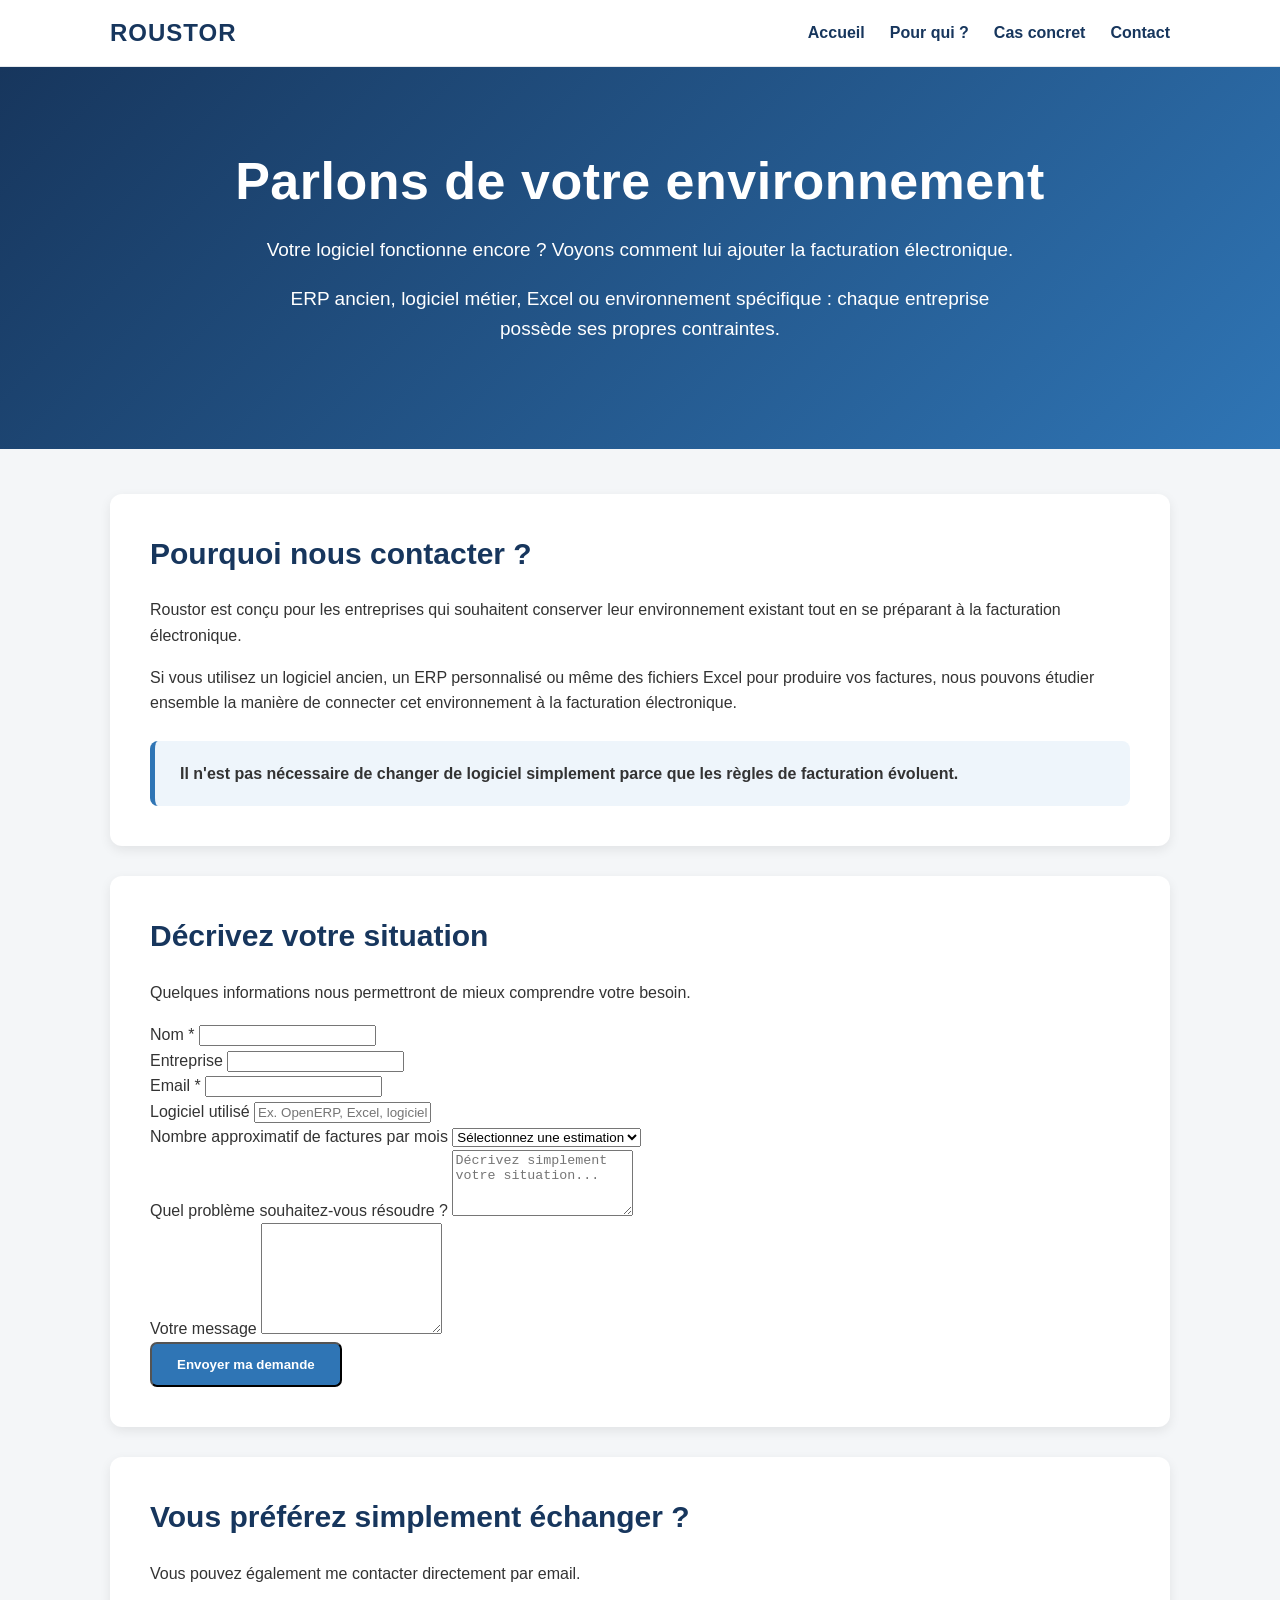
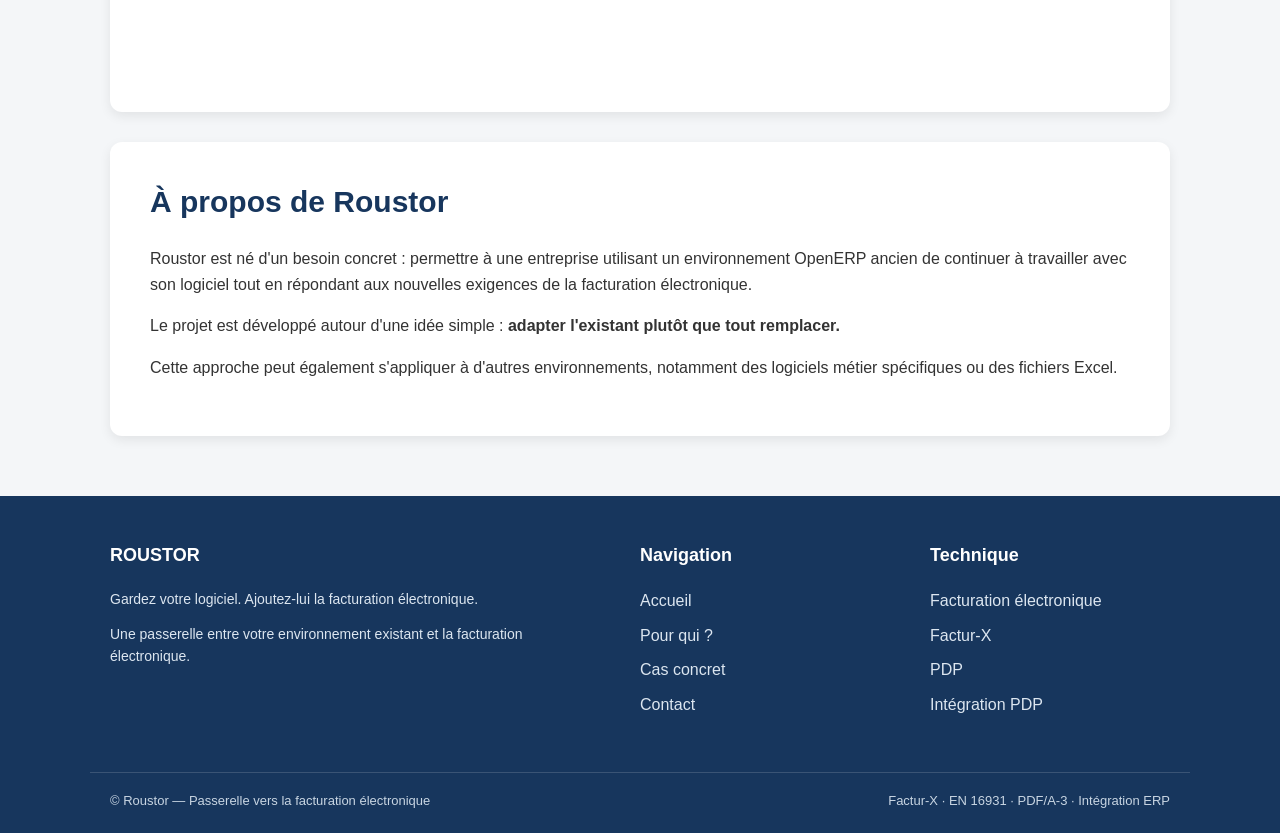
==== contact.html @ 6cb431f3 "Amélioration Site Roustor - page accueil et en pratique - footere" ====
<!DOCTYPE html>
<html lang="fr">

<head>

    <meta charset="UTF-8">

    <meta name="viewport"
          content="width=device-width, initial-scale=1.0">

    <title>
        Contact | Roustor – Facturation électronique
    </title>

    <meta name="description"
          content="Contactez Roustor pour échanger sur l'adaptation de votre ERP, logiciel métier ou environnement Excel à la facturation électronique.">

    <link rel="stylesheet" href="style.css">

</head>


<body>


<!-- =========================================================
     NAVIGATION
     ========================================================= -->

<nav>

    <div class="nav-container">

        <a class="logo" href="index.html">
            ROUSTOR
        </a>

        <div class="nav-links">

            <a href="index.html">
                Accueil
            </a>

            <a href="pour-qui.html">
                Pour qui ?
            </a>

            <a href="cas-concret.html">
                Cas concret
            </a>

            <a href="contact.html">
                Contact
            </a>

        </div>

    </div>

</nav>



<!-- =========================================================
     HERO
     ========================================================= -->

<header class="hero">

    <div class="hero-content">

        <h1>
            Parlons de votre environnement
        </h1>

        <p class="hero-subtitle">
            Votre logiciel fonctionne encore ?
            Voyons comment lui ajouter la facturation électronique.
        </p>

        <p>
            ERP ancien, logiciel métier, Excel ou environnement
            spécifique : chaque entreprise possède ses propres
            contraintes.
        </p>

    </div>

</header>



<main>


<!-- =========================================================
     INTRODUCTION
     ========================================================= -->

<section>

    <h2>
        Pourquoi nous contacter ?
    </h2>

    <p>
        Roustor est conçu pour les entreprises qui souhaitent
        conserver leur environnement existant tout en se préparant
        à la facturation électronique.
    </p>

    <p>
        Si vous utilisez un logiciel ancien, un ERP personnalisé
        ou même des fichiers Excel pour produire vos factures,
        nous pouvons étudier ensemble la manière de connecter
        cet environnement à la facturation électronique.
    </p>

    <div class="highlight">

        <strong>
            Il n'est pas nécessaire de changer de logiciel
            simplement parce que les règles de facturation évoluent.
        </strong>

    </div>

</section>



<!-- =========================================================
     FORMULAIRE
     ========================================================= -->

<section>

    <h2>
        Décrivez votre situation
    </h2>

    <p>
        Quelques informations nous permettront de mieux comprendre
        votre besoin.
    </p>


    <form
        action="mailto:marcantoine_bb@yahoo.fr"
        method="post"
        enctype="text/plain"
        class="contact-form">


        <!-- Nom -->

        <div class="form-group">

            <label for="name">
                Nom *
            </label>

            <input
                type="text"
                id="name"
                name="Nom"
                required>

        </div>



        <!-- Entreprise -->

        <div class="form-group">

            <label for="company">
                Entreprise
            </label>

            <input
                type="text"
                id="company"
                name="Entreprise">

        </div>



        <!-- Email -->

        <div class="form-group">

            <label for="email">
                Email *
            </label>

            <input
                type="email"
                id="email"
                name="Email"
                required>

        </div>



        <!-- Logiciel -->

        <div class="form-group">

            <label for="software">
                Logiciel utilisé
            </label>

            <input
                type="text"
                id="software"
                name="Logiciel utilisé"
                placeholder="Ex. OpenERP, Excel, logiciel métier...">

        </div>



        <!-- Nombre de factures -->

        <div class="form-group">

            <label for="volume">
                Nombre approximatif de factures par mois
            </label>

            <select
                id="volume"
                name="Nombre de factures par mois">

                <option value="">
                    Sélectionnez une estimation
                </option>

                <option value="moins de 10">
                    Moins de 10
                </option>

                <option value="10 à 50">
                    10 à 50
                </option>

                <option value="50 à 100">
                    50 à 100
                </option>

                <option value="100 à 500">
                    100 à 500
                </option>

                <option value="plus de 500">
                    Plus de 500
                </option>

            </select>

        </div>



        <!-- Problème -->

        <div class="form-group">

            <label for="problem">
                Quel problème souhaitez-vous résoudre ?
            </label>

            <textarea
                id="problem"
                name="Problème à résoudre"
                rows="4"
                placeholder="Décrivez simplement votre situation..."></textarea>

        </div>



        <!-- Message -->

        <div class="form-group">

            <label for="message">
                Votre message
            </label>

            <textarea
                id="message"
                name="Message"
                rows="7"></textarea>

        </div>



        <!-- Bouton -->

        <div class="form-submit">

            <button
                type="submit"
                class="button button-primary">

                Envoyer ma demande

            </button>

        </div>


    </form>

</section>



<!-- =========================================================
     CONTACT DIRECT
     ========================================================= -->

<section>

    <h2>
        Vous préférez simplement échanger ?
    </h2>

    <p>
        Vous pouvez également me contacter directement par email.
    </p>

    <p class="center">

        <a
            href="mailto:marcantoine_bb@yahoo.fr"
            class="button button-secondary">

            marcantoine_bb@yahoo.fr

        </a>

    </p>

</section>



<!-- =========================================================
     A PROPOS
     ========================================================= -->

<section>

    <h2>
        À propos de Roustor
    </h2>

    <p>
        Roustor est né d'un besoin concret : permettre à une
        entreprise utilisant un environnement OpenERP ancien de
        continuer à travailler avec son logiciel tout en
        répondant aux nouvelles exigences de la facturation
        électronique.
    </p>

    <p>
        Le projet est développé autour d'une idée simple :
        <strong>
            adapter l'existant plutôt que tout remplacer.
        </strong>
    </p>

    <p>
        Cette approche peut également s'appliquer à d'autres
        environnements, notamment des logiciels métier spécifiques
        ou des fichiers Excel.
    </p>

</section>


</main>



<!-- =========================================================
     FOOTER
     ========================================================= -->

<footer>

    <div class="footer-container">


        <!-- Présentation -->

        <div class="footer-column">

            <h3>ROUSTOR</h3>

            <p>
                Gardez votre logiciel.
                Ajoutez-lui la facturation électronique.
            </p>

            <p>
                Une passerelle entre votre environnement existant
                et la facturation électronique.
            </p>

        </div>


        <!-- Navigation -->

        <div class="footer-column">

            <h3>Navigation</h3>

            <ul>

                <li>
                    <a href="index.html">
                        Accueil
                    </a>
                </li>

                <li>
                    <a href="pour-qui.html">
                        Pour qui ?
                    </a>
                </li>

                <li>
                    <a href="cas-concret.html">
                        Cas concret
                    </a>
                </li>

                <li>
                    <a href="contact.html">
                        Contact
                    </a>
                </li>

            </ul>

        </div>


        <!-- Technique -->

        <div class="footer-column">

            <h3>Technique</h3>

            <ul>

                <li>
                    <a href="facturation-electronique-openerp.html">
                        Facturation électronique
                    </a>
                </li>

                <li>
                    <a href="factur-x-openerp.html">
                        Factur-X
                    </a>
                </li>

                <li>
                    <a href="pdp-facturation-electronique-openerp.html">
                        PDP
                    </a>
                </li>

                <li>
                    <a href="superpdp-openerp.html">
                        Intégration PDP
                    </a>
                </li>

            </ul>

        </div>

    </div>


    <div class="footer-bottom">

        <p>
            © Roustor
            —
            Passerelle vers la facturation électronique
        </p>

        <p>
            Factur-X · EN 16931 · PDF/A-3 · Intégration ERP
        </p>

    </div>

</footer>


</body>

</html>
---- style.css ----
/* =========================================================
   ROUSTOR - STYLE PRINCIPAL
   ========================================================= */

* {
    box-sizing: border-box;
}

html {
    scroll-behavior: smooth;
}

body {
    margin: 0;

    font-family:
        "Segoe UI",
        Arial,
        Helvetica,
        sans-serif;

    background-color: #f4f6f8;
    color: #333;

    line-height: 1.6;
}


/* =========================================================
   NAVIGATION
   ========================================================= */

nav {
    background: white;
    border-bottom: 1px solid #e5e9ed;

    position: sticky;
    top: 0;

    z-index: 1000;
}

.nav-container {
    max-width: 1100px;
    margin: auto;

    padding: 14px 20px;

    display: flex;
    align-items: center;
    justify-content: space-between;
}

.logo {
    color: #17365d;
    font-size: 24px;
    font-weight: 700;

    letter-spacing: 1px;

    text-decoration: none;
}

.nav-links {
    display: flex;
    align-items: center;
    gap: 25px;
}

.nav-links a {
    color: #17365d;

    font-weight: 600;
    text-decoration: none;
}

.nav-links a:hover {
    color: #2f75b5;
}


/* =========================================================
   HERO
   ========================================================= */

.hero {
    background:
        linear-gradient(
            135deg,
            #17365d,
            #2f75b5
        );

    color: white;

    text-align: center;

    padding: 85px 20px;
}

.hero-content {
    max-width: 850px;
    margin: auto;
}

.hero h1 {
    font-size: 52px;

    line-height: 1.15;

    margin: 0 0 25px;

    letter-spacing: 0.5px;
}

.hero-subtitle {
    font-size: 25px;

    line-height: 1.4;

    margin: 0 auto 20px;
}

.hero p {
    max-width: 750px;

    margin-left: auto;
    margin-right: auto;

    font-size: 19px;
}


/* =========================================================
   BOUTONS
   ========================================================= */

.hero-actions {
    margin-top: 35px;

    display: flex;
    justify-content: center;

    gap: 15px;

    flex-wrap: wrap;
}

.button {
    display: inline-block;

    padding: 13px 25px;

    border-radius: 7px;

    font-weight: 600;

    text-decoration: none;

    transition:
        transform 0.15s ease,
        box-shadow 0.15s ease;
}

.button:hover {
    text-decoration: none;

    transform: translateY(-2px);

    box-shadow:
        0 5px 12px rgba(0, 0, 0, 0.15);
}

.button-primary {
    background: #2f75b5;
    color: white;
}

.hero .button-primary {
    background: white;
    color: #17365d;
}

.button-secondary {
    background: transparent;

    color: white;

    border: 1px solid rgba(255,255,255,0.7);
}


/* =========================================================
   CONTENU PRINCIPAL
   ========================================================= */

main {
    max-width: 1100px;

    margin: 45px auto;

    padding: 0 20px;
}


/* =========================================================
   SECTIONS
   ========================================================= */

section {
    background: white;

    border-radius: 12px;

    padding: 40px;

    margin-bottom: 30px;

    box-shadow:
        0 4px 12px rgba(0,0,0,0.08);
}

section h2 {
    margin-top: 0;

    color: #17365d;

    font-size: 30px;

    line-height: 1.3;
}

section h3 {
    color: #17365d;

    margin-top: 0;

    font-size: 21px;
}


/* =========================================================
   BLOCS MIS EN AVANT
   ========================================================= */

.highlight {
    background: #eef5fb;

    border-left: 5px solid #2f75b5;

    border-radius: 8px;

    padding: 20px 25px;

    margin-top: 25px;
}

.highlight p {
    margin-bottom: 0;
}


/* =========================================================
   GRILLE DES FONCTIONNALITÉS
   ========================================================= */

.feature-grid {
    display: grid;

    grid-template-columns:
        repeat(2, 1fr);

    gap: 20px;

    margin-top: 30px;
}

.feature-card {
    background: #f7f9fb;

    border: 1px solid #e3e8ed;

    border-radius: 10px;

    padding: 25px;
}

.feature-card p {
    margin-bottom: 0;
}


/* =========================================================
   IMAGES
   ========================================================= */

.image-placeholder {
    margin: 30px auto;

    text-align: center;
}

.image-placeholder img {
    max-width: 100%;

    height: auto;

    border-radius: 10px;

    box-shadow:
        0 4px 12px rgba(0,0,0,0.10);
}


/* =========================================================
   ALIGNEMENT
   ========================================================= */

.center {
    text-align: center;
}


/* =========================================================
   LIENS
   ========================================================= */

a {
    color: #2f75b5;

    font-weight: 600;

    text-decoration: none;
}

a:hover {
    text-decoration: underline;
}

/* =========================================================
   FOOTER
   ========================================================= */

footer {

    background: #17365d;

    color: white;

    margin-top: 60px;

}


/* Contenu principal du footer */

.footer-container {

    max-width: 1100px;

    margin: auto;

    padding: 45px 20px;

    display: grid;

    grid-template-columns:
        2fr 1fr 1fr;

    gap: 50px;

}


/* Colonnes */

.footer-column h3 {

    margin-top: 0;

    margin-bottom: 18px;

    color: white;

    font-size: 18px;

}


.footer-column p {

    margin: 0 0 12px;

    color: #dce6f0;

    font-size: 14px;

}


/* Listes */

.footer-column ul {

    list-style: none;

    padding: 0;

    margin: 0;

}


.footer-column li {

    margin-bottom: 9px;

}


/* Liens */

.footer-column a {

    color: #dce6f0;

    font-weight: normal;

    text-decoration: none;

}


.footer-column a:hover {

    color: white;

    text-decoration: underline;

}


/* =========================================================
   BAS DU FOOTER
   ========================================================= */

.footer-bottom {

    border-top: 1px solid rgba(255,255,255,0.15);

    max-width: 1100px;

    margin: auto;

    padding: 18px 20px 22px;

    display: flex;

    justify-content: space-between;

    gap: 20px;

}


.footer-bottom p {

    margin: 0;

    color: #c8d5e2;

    font-size: 13px;

}


/* =========================================================
   FOOTER MOBILE
   ========================================================= */

@media screen and (max-width: 700px) {

    .footer-container {

        grid-template-columns: 1fr;

        gap: 30px;

        padding: 35px 25px;

    }


    .footer-bottom {

        flex-direction: column;

        padding: 18px 25px 22px;

    }

}


/* =========================================================
   RESPONSIVE
   ========================================================= */

@media screen and (max-width: 750px) {

    .nav-container {
        flex-direction: column;

        gap: 12px;
    }

    .nav-links {
        gap: 15px;

        flex-wrap: wrap;

        justify-content: center;
    }

    .hero {
        padding: 60px 20px;
    }

    .hero h1 {
        font-size: 38px;
    }

    .hero-subtitle {
        font-size: 21px;
    }

    .hero p {
        font-size: 17px;
    }

    section {
        padding: 28px 22px;
    }

    section h2 {
        font-size: 26px;
    }

    .feature-grid {
        grid-template-columns: 1fr;
    }

}

/* =========================================================
   TABLEAU DE COMPARAISON
   ========================================================= */

.comparison-table {
    width: 100%;

    border-collapse: collapse;

    margin: 30px 0;

    font-size: 15px;
}

.comparison-table th {
    background: #17365d;

    color: white;

    text-align: left;

    padding: 14px;
}

.comparison-table td {
    padding: 14px;

    border-bottom: 1px solid #e2e6ea;

    vertical-align: top;
}

.comparison-table tr:nth-child(even) {
    background: #f7f9fb;
}

.comparison-table tr:hover {
    background: #eef5fb;
}
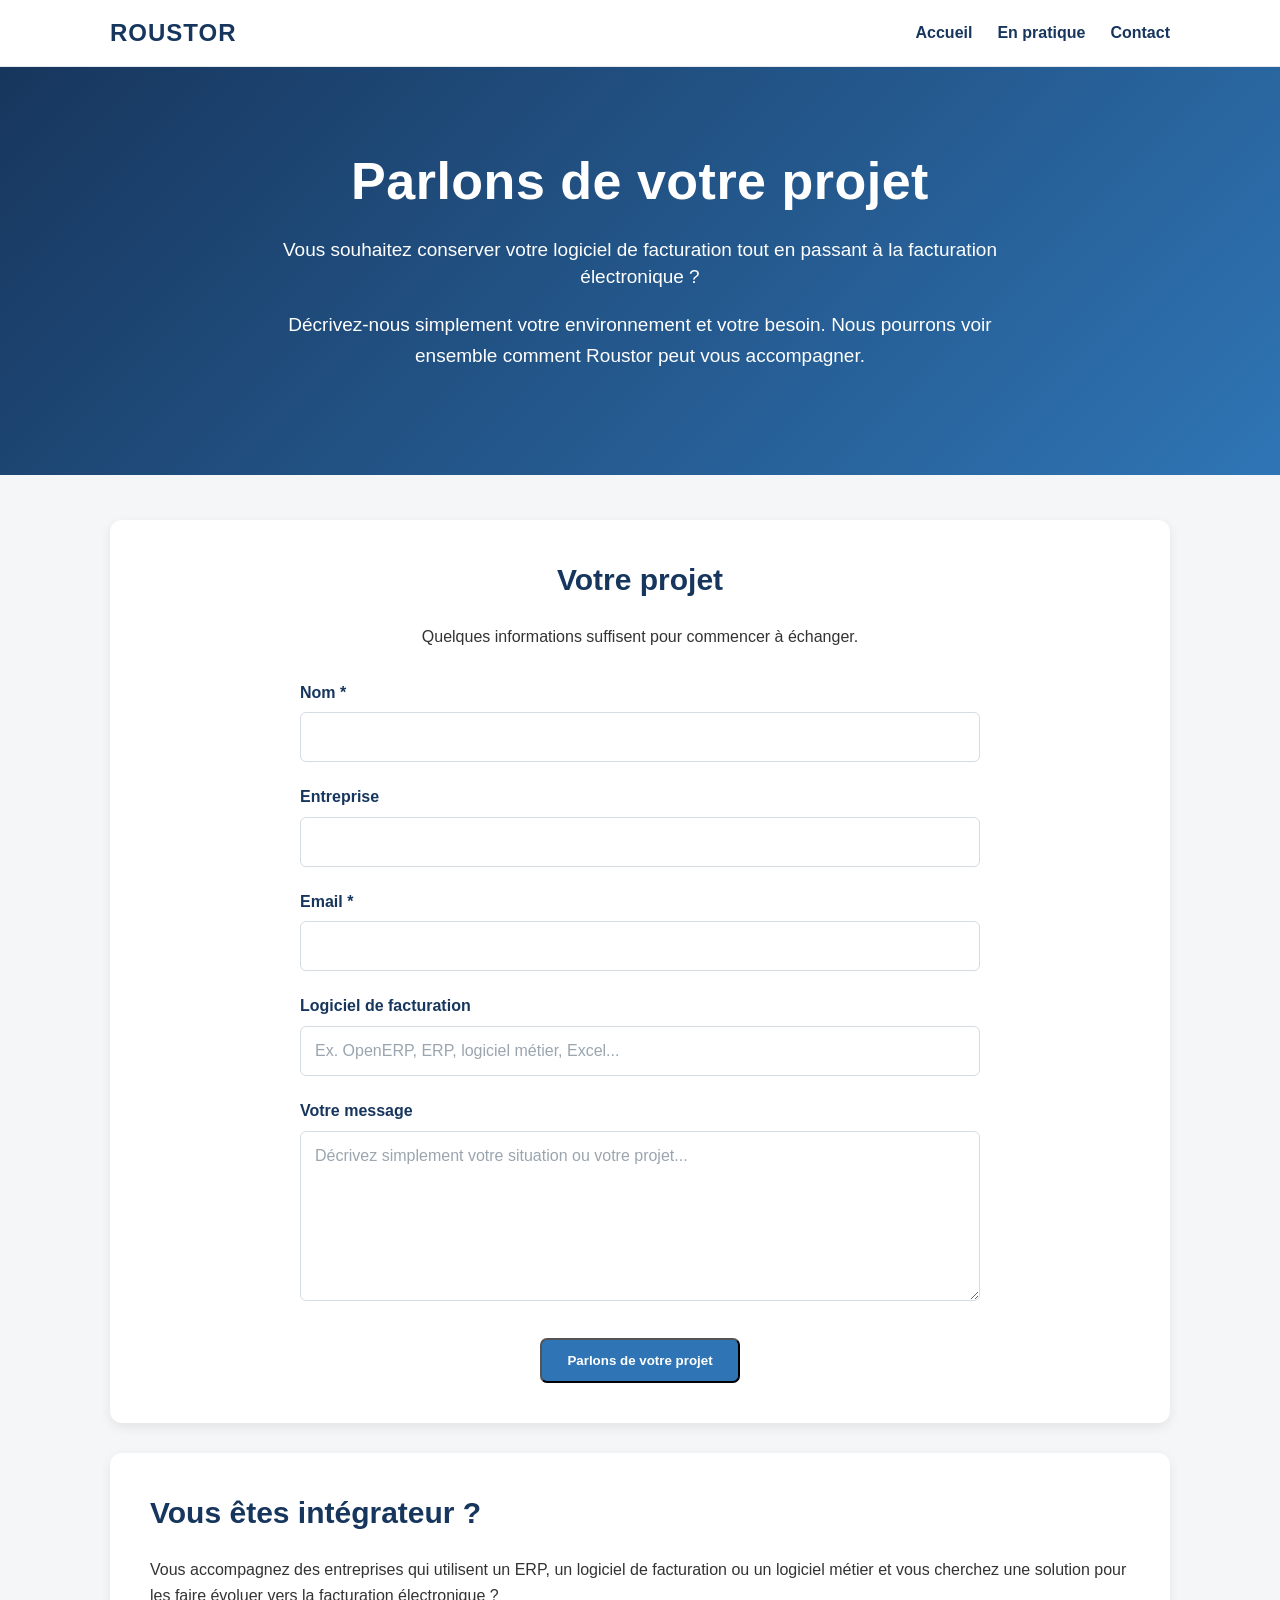
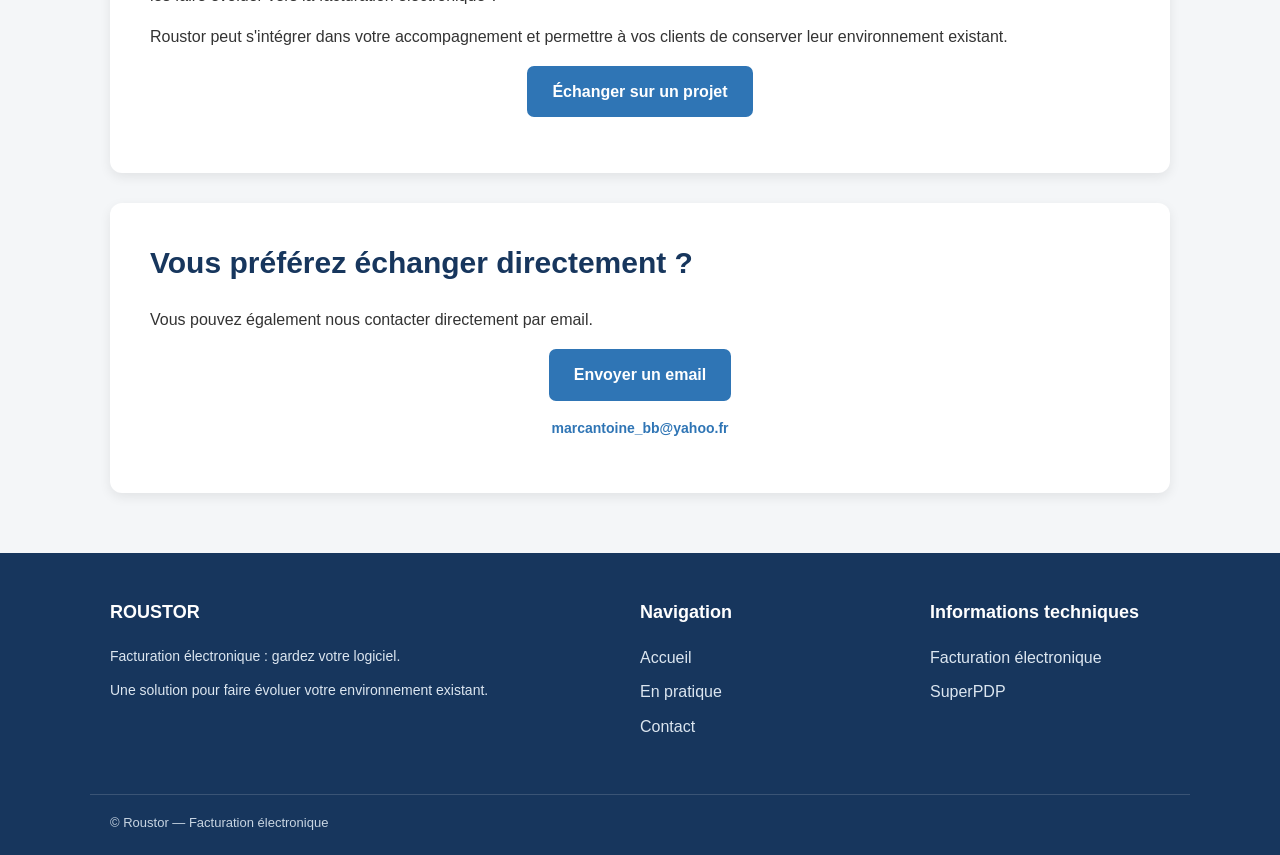
==== commit e4fee77d: "Première version présentable  site Roustor" ====
--- a/contact.html
+++ b/contact.html
@@ -13,7 +13,7 @@
     </title>
 
     <meta name="description"
-          content="Contactez Roustor pour échanger sur l'adaptation de votre ERP, logiciel métier ou environnement Excel à la facturation électronique.">
+          content="Contactez Roustor pour échanger sur votre logiciel de facturation, votre ERP ou votre environnement métier et la facturation électronique.">
 
     <link rel="stylesheet" href="style.css">
 
@@ -41,12 +41,8 @@
                 Accueil
             </a>
 
-            <a href="pour-qui.html">
-                Pour qui ?
-            </a>
-
-            <a href="cas-concret.html">
-                Cas concret
+            <a href="en-pratique.html">
+                En pratique
             </a>
 
             <a href="contact.html">
@@ -70,18 +66,18 @@
     <div class="hero-content">
 
         <h1>
-            Parlons de votre environnement
+            Parlons de votre projet
         </h1>
 
         <p class="hero-subtitle">
-            Votre logiciel fonctionne encore ?
-            Voyons comment lui ajouter la facturation électronique.
+            Vous souhaitez conserver votre logiciel de facturation
+            tout en passant à la facturation électronique ?
         </p>
 
         <p>
-            ERP ancien, logiciel métier, Excel ou environnement
-            spécifique : chaque entreprise possède ses propres
-            contraintes.
+            Décrivez-nous simplement votre environnement
+            et votre besoin. Nous pourrons voir ensemble
+            comment Roustor peut vous accompagner.
         </p>
 
     </div>
@@ -94,334 +90,256 @@
 
 
 <!-- =========================================================
-     INTRODUCTION
+     FORMULAIRE
+     ========================================================= -->
+
+<section class="contact-section">
+
+    <h2>
+        Votre projet
+    </h2>
+
+    <p class="contact-intro">
+        Quelques informations suffisent pour commencer
+        à échanger.
+    </p>
+
+
+    <div class="contact-form-container">
+
+        <form
+            action="mailto:marcantoine_bb@yahoo.fr?subject=Demande%20de%20contact%20Roustor"
+            method="post"
+            enctype="text/plain"
+            class="contact-form">
+
+
+            <!-- Nom -->
+
+            <div class="form-group">
+
+                <label for="name">
+                    Nom *
+                </label>
+
+                <input
+                    type="text"
+                    id="name"
+                    name="Nom"
+                    required>
+
+            </div>
+
+
+
+            <!-- Entreprise -->
+
+            <div class="form-group">
+
+                <label for="company">
+                    Entreprise
+                </label>
+
+                <input
+                    type="text"
+                    id="company"
+                    name="Entreprise">
+
+            </div>
+
+
+
+            <!-- Email -->
+
+            <div class="form-group">
+
+                <label for="email">
+                    Email *
+                </label>
+
+                <input
+                    type="email"
+                    id="email"
+                    name="Email"
+                    required>
+
+            </div>
+
+
+
+            <!-- Logiciel -->
+
+            <div class="form-group">
+
+                <label for="software">
+                    Logiciel de facturation
+                </label>
+
+                <input
+                    type="text"
+                    id="software"
+                    name="Logiciel de facturation"
+                    placeholder="Ex. OpenERP, ERP, logiciel métier, Excel...">
+
+            </div>
+
+
+
+            <!-- Message -->
+
+            <div class="form-group">
+
+                <label for="message">
+                    Votre message
+                </label>
+
+                <textarea
+                    id="message"
+                    name="Message"
+                    rows="6"
+                    placeholder="Décrivez simplement votre situation ou votre projet..."></textarea>
+
+            </div>
+
+
+
+            <!-- Bouton -->
+
+            <div class="form-submit">
+
+                <button
+                    type="submit"
+                    class="button button-primary">
+
+                    Parlons de votre projet
+
+                </button>
+
+            </div>
+
+
+        </form>
+
+    </div>
+
+</section>
+
+
+
+<!-- =========================================================
+     INTEGRATEURS
      ========================================================= -->
 
 <section>
 
     <h2>
-        Pourquoi nous contacter ?
+        Vous êtes intégrateur ?
     </h2>
 
     <p>
-        Roustor est conçu pour les entreprises qui souhaitent
-        conserver leur environnement existant tout en se préparant
-        à la facturation électronique.
+        Vous accompagnez des entreprises qui utilisent un ERP,
+        un logiciel de facturation ou un logiciel métier et
+        vous cherchez une solution pour les faire évoluer vers
+        la facturation électronique ?
     </p>
 
     <p>
-        Si vous utilisez un logiciel ancien, un ERP personnalisé
-        ou même des fichiers Excel pour produire vos factures,
-        nous pouvons étudier ensemble la manière de connecter
-        cet environnement à la facturation électronique.
-    </p>
-
-    <div class="highlight">
-
-        <strong>
-            Il n'est pas nécessaire de changer de logiciel
-            simplement parce que les règles de facturation évoluent.
-        </strong>
-
-    </div>
+        Roustor peut s'intégrer dans votre accompagnement et
+        permettre à vos clients de conserver leur environnement
+        existant.
+    </p>
+
+    <p class="center">
+
+        <a
+            href="mailto:marcantoine_bb@yahoo.fr?subject=Projet%20intégrateur%20Roustor"
+            class="button button-primary">
+
+            Échanger sur un projet
+
+        </a>
+
+    </p>
 
 </section>
 
 
 
 <!-- =========================================================
-     FORMULAIRE
+     CONTACT DIRECT
      ========================================================= -->
 
 <section>
 
     <h2>
-        Décrivez votre situation
+        Vous préférez échanger directement ?
     </h2>
 
     <p>
-        Quelques informations nous permettront de mieux comprendre
-        votre besoin.
-    </p>
-
-
-    <form
-        action="mailto:marcantoine_bb@yahoo.fr"
-        method="post"
-        enctype="text/plain"
-        class="contact-form">
-
-
-        <!-- Nom -->
-
-        <div class="form-group">
-
-            <label for="name">
-                Nom *
-            </label>
-
-            <input
-                type="text"
-                id="name"
-                name="Nom"
-                required>
+        Vous pouvez également nous contacter directement
+        par email.
+    </p>
+
+    <p class="center">
+
+        <a
+            href="mailto:marcantoine_bb@yahoo.fr?subject=Projet%20intégrateur%20Roustor"
+            class="button button-primary">
+
+            Envoyer un email
+
+        </a>
+
+    </p>
+
+    <p class="center contact-email">
+
+        <a href="mailto:marcantoine_bb@yahoo.fr">
+            marcantoine_bb@yahoo.fr
+        </a>
+
+    </p>
+
+</section>
+
+
+</main>
+
+
+
+<!-- =========================================================
+     FOOTER
+     ========================================================= -->
+
+<footer>
+
+    <div class="footer-container">
+
+
+        <div class="footer-column">
+
+            <h3>
+                ROUSTOR
+            </h3>
+
+            <p>
+                Facturation électronique :
+                gardez votre logiciel.
+            </p>
+
+            <p>
+                Une solution pour faire évoluer votre
+                environnement existant.
+            </p>
 
         </div>
 
 
-
-        <!-- Entreprise -->
-
-        <div class="form-group">
-
-            <label for="company">
-                Entreprise
-            </label>
-
-            <input
-                type="text"
-                id="company"
-                name="Entreprise">
-
-        </div>
-
-
-
-        <!-- Email -->
-
-        <div class="form-group">
-
-            <label for="email">
-                Email *
-            </label>
-
-            <input
-                type="email"
-                id="email"
-                name="Email"
-                required>
-
-        </div>
-
-
-
-        <!-- Logiciel -->
-
-        <div class="form-group">
-
-            <label for="software">
-                Logiciel utilisé
-            </label>
-
-            <input
-                type="text"
-                id="software"
-                name="Logiciel utilisé"
-                placeholder="Ex. OpenERP, Excel, logiciel métier...">
-
-        </div>
-
-
-
-        <!-- Nombre de factures -->
-
-        <div class="form-group">
-
-            <label for="volume">
-                Nombre approximatif de factures par mois
-            </label>
-
-            <select
-                id="volume"
-                name="Nombre de factures par mois">
-
-                <option value="">
-                    Sélectionnez une estimation
-                </option>
-
-                <option value="moins de 10">
-                    Moins de 10
-                </option>
-
-                <option value="10 à 50">
-                    10 à 50
-                </option>
-
-                <option value="50 à 100">
-                    50 à 100
-                </option>
-
-                <option value="100 à 500">
-                    100 à 500
-                </option>
-
-                <option value="plus de 500">
-                    Plus de 500
-                </option>
-
-            </select>
-
-        </div>
-
-
-
-        <!-- Problème -->
-
-        <div class="form-group">
-
-            <label for="problem">
-                Quel problème souhaitez-vous résoudre ?
-            </label>
-
-            <textarea
-                id="problem"
-                name="Problème à résoudre"
-                rows="4"
-                placeholder="Décrivez simplement votre situation..."></textarea>
-
-        </div>
-
-
-
-        <!-- Message -->
-
-        <div class="form-group">
-
-            <label for="message">
-                Votre message
-            </label>
-
-            <textarea
-                id="message"
-                name="Message"
-                rows="7"></textarea>
-
-        </div>
-
-
-
-        <!-- Bouton -->
-
-        <div class="form-submit">
-
-            <button
-                type="submit"
-                class="button button-primary">
-
-                Envoyer ma demande
-
-            </button>
-
-        </div>
-
-
-    </form>
-
-</section>
-
-
-
-<!-- =========================================================
-     CONTACT DIRECT
-     ========================================================= -->
-
-<section>
-
-    <h2>
-        Vous préférez simplement échanger ?
-    </h2>
-
-    <p>
-        Vous pouvez également me contacter directement par email.
-    </p>
-
-    <p class="center">
-
-        <a
-            href="mailto:marcantoine_bb@yahoo.fr"
-            class="button button-secondary">
-
-            marcantoine_bb@yahoo.fr
-
-        </a>
-
-    </p>
-
-</section>
-
-
-
-<!-- =========================================================
-     A PROPOS
-     ========================================================= -->
-
-<section>
-
-    <h2>
-        À propos de Roustor
-    </h2>
-
-    <p>
-        Roustor est né d'un besoin concret : permettre à une
-        entreprise utilisant un environnement OpenERP ancien de
-        continuer à travailler avec son logiciel tout en
-        répondant aux nouvelles exigences de la facturation
-        électronique.
-    </p>
-
-    <p>
-        Le projet est développé autour d'une idée simple :
-        <strong>
-            adapter l'existant plutôt que tout remplacer.
-        </strong>
-    </p>
-
-    <p>
-        Cette approche peut également s'appliquer à d'autres
-        environnements, notamment des logiciels métier spécifiques
-        ou des fichiers Excel.
-    </p>
-
-</section>
-
-
-</main>
-
-
-
-<!-- =========================================================
-     FOOTER
-     ========================================================= -->
-
-<footer>
-
-    <div class="footer-container">
-
-
-        <!-- Présentation -->
-
         <div class="footer-column">
 
-            <h3>ROUSTOR</h3>
-
-            <p>
-                Gardez votre logiciel.
-                Ajoutez-lui la facturation électronique.
-            </p>
-
-            <p>
-                Une passerelle entre votre environnement existant
-                et la facturation électronique.
-            </p>
-
-        </div>
-
-
-        <!-- Navigation -->
-
-        <div class="footer-column">
-
-            <h3>Navigation</h3>
+            <h3>
+                Navigation
+            </h3>
 
             <ul>
 
@@ -432,14 +350,8 @@
                 </li>
 
                 <li>
-                    <a href="pour-qui.html">
-                        Pour qui ?
-                    </a>
-                </li>
-
-                <li>
-                    <a href="cas-concret.html">
-                        Cas concret
+                    <a href="en-pratique.html">
+                        En pratique
                     </a>
                 </li>
 
@@ -454,11 +366,11 @@
         </div>
 
 
-        <!-- Technique -->
-
         <div class="footer-column">
 
-            <h3>Technique</h3>
+            <h3>
+                Informations techniques
+            </h3>
 
             <ul>
 
@@ -466,26 +378,14 @@
                     <a href="facturation-electronique-openerp.html">
                         Facturation électronique
                     </a>
-                </li>
+                </li>                
 
                 <li>
-                    <a href="factur-x-openerp.html">
-                        Factur-X
+                    <a href="superpdp-openerp.html">
+                        SuperPDP
                     </a>
                 </li>
 
-                <li>
-                    <a href="pdp-facturation-electronique-openerp.html">
-                        PDP
-                    </a>
-                </li>
-
-                <li>
-                    <a href="superpdp-openerp.html">
-                        Intégration PDP
-                    </a>
-                </li>
-
             </ul>
 
         </div>
@@ -496,15 +396,9 @@
     <div class="footer-bottom">
 
         <p>
-            © Roustor
-            —
-            Passerelle vers la facturation électronique
+            © Roustor — Facturation électronique
         </p>
 
-        <p>
-            Factur-X · EN 16931 · PDF/A-3 · Intégration ERP
-        </p>
-
     </div>
 
 </footer>
--- a/style.css
+++ b/style.css
@@ -313,6 +313,38 @@
 
 
 /* =========================================================
+   CAPTURE D'ÉCRAN
+   ========================================================= */
+
+.screenshot {
+    width: 100%;
+
+    margin: 35px auto 10px;
+
+    text-align: center;
+}
+
+.screenshot img {
+    display: block;
+
+    width: 100%;
+
+    max-width: 850px;
+
+    height: auto;
+
+    margin: 0 auto;
+
+    border: 1px solid #dfe5ea;
+
+    border-radius: 8px;
+
+    box-shadow:
+        0 6px 18px rgba(0,0,0,0.12);
+}
+
+
+/* =========================================================
    ALIGNEMENT
    ========================================================= */
 
@@ -337,6 +369,7 @@
     text-decoration: underline;
 }
 
+
 /* =========================================================
    FOOTER
    ========================================================= */
@@ -550,7 +583,16 @@
         grid-template-columns: 1fr;
     }
 
-}
+    .screenshot {
+        margin-top: 25px;
+    }
+
+    .screenshot img {
+        max-width: 100%;
+    }
+
+}
+
 
 /* =========================================================
    TABLEAU DE COMPARAISON
@@ -590,4 +632,120 @@
 
 .comparison-table tr:hover {
     background: #eef5fb;
+}
+
+
+/* =========================================================
+   FORMULAIRE DE CONTACT
+   ========================================================= */
+
+.contact-section {
+    text-align: center;
+}
+
+.contact-intro {
+    margin-bottom: 30px;
+}
+
+.contact-form-container {
+    max-width: 680px;
+    margin: 0 auto;
+    text-align: left;
+}
+
+.contact-form {
+    width: 100%;
+}
+
+.form-group {
+    margin-bottom: 22px;
+}
+
+.form-group label {
+    display: block;
+
+    margin-bottom: 7px;
+
+    color: #17365d;
+
+    font-weight: 600;
+}
+
+.form-group input,
+.form-group textarea,
+.form-group select {
+    width: 100%;
+
+    padding: 12px 14px;
+
+    border: 1px solid #d5dce3;
+
+    border-radius: 6px;
+
+    background: #fff;
+
+    color: #333;
+
+    font-family:
+        "Segoe UI",
+        Arial,
+        Helvetica,
+        sans-serif;
+
+    font-size: 16px;
+
+    line-height: 1.5;
+
+    transition:
+        border-color 0.15s ease,
+        box-shadow 0.15s ease;
+}
+
+.form-group input:focus,
+.form-group textarea:focus,
+.form-group select:focus {
+    outline: none;
+
+    border-color: #2f75b5;
+
+    box-shadow:
+        0 0 0 3px rgba(47,117,181,0.12);
+}
+
+.form-group textarea {
+    resize: vertical;
+}
+
+.form-group input::placeholder,
+.form-group textarea::placeholder {
+    color: #9aa5af;
+}
+
+.form-submit {
+    margin-top: 30px;
+
+    text-align: center;
+}
+
+.contact-email {
+    margin-top: 15px;
+
+    font-size: 14px;
+}
+
+
+/* =========================================================
+   FORMULAIRE MOBILE
+   ========================================================= */
+
+@media screen and (max-width: 750px) {
+
+    .contact-form-container {
+        max-width: 100%;
+    }
+
+    .form-group {
+        margin-bottom: 20px;
+    }
+
 }
